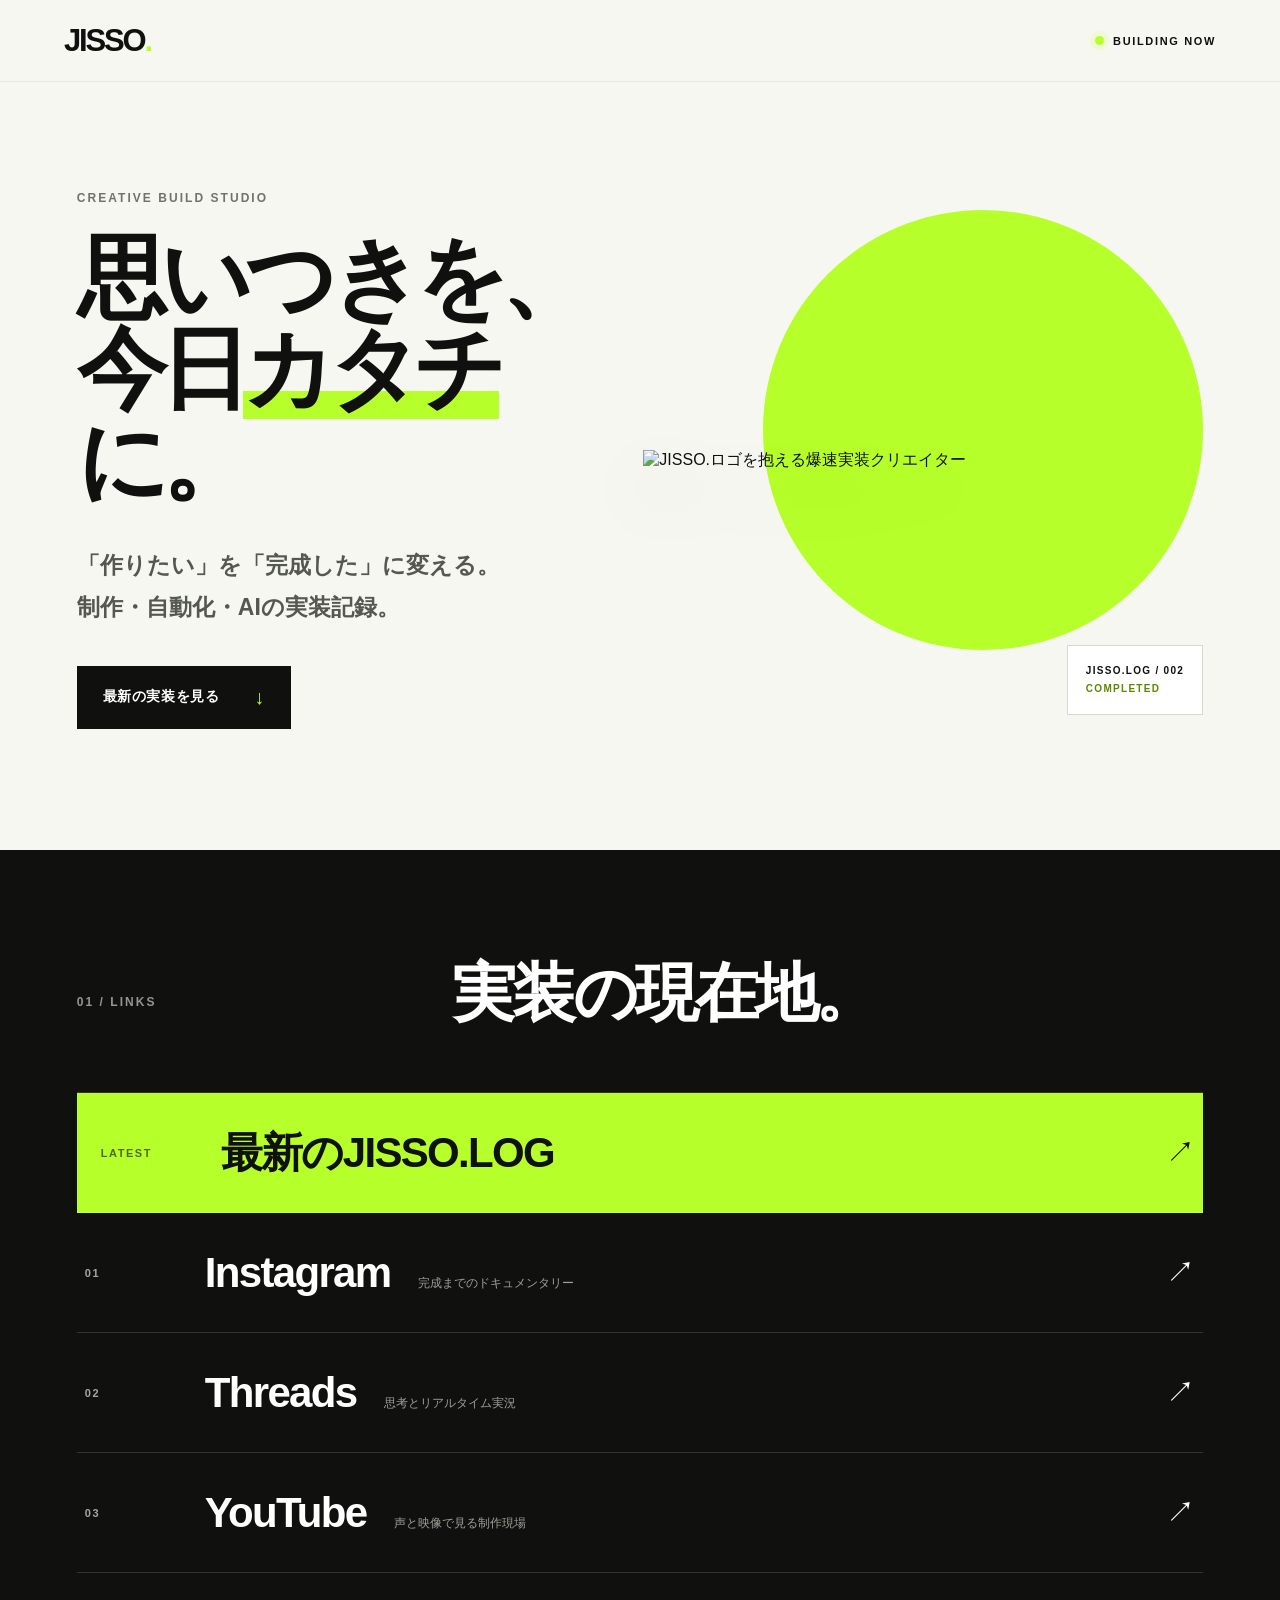
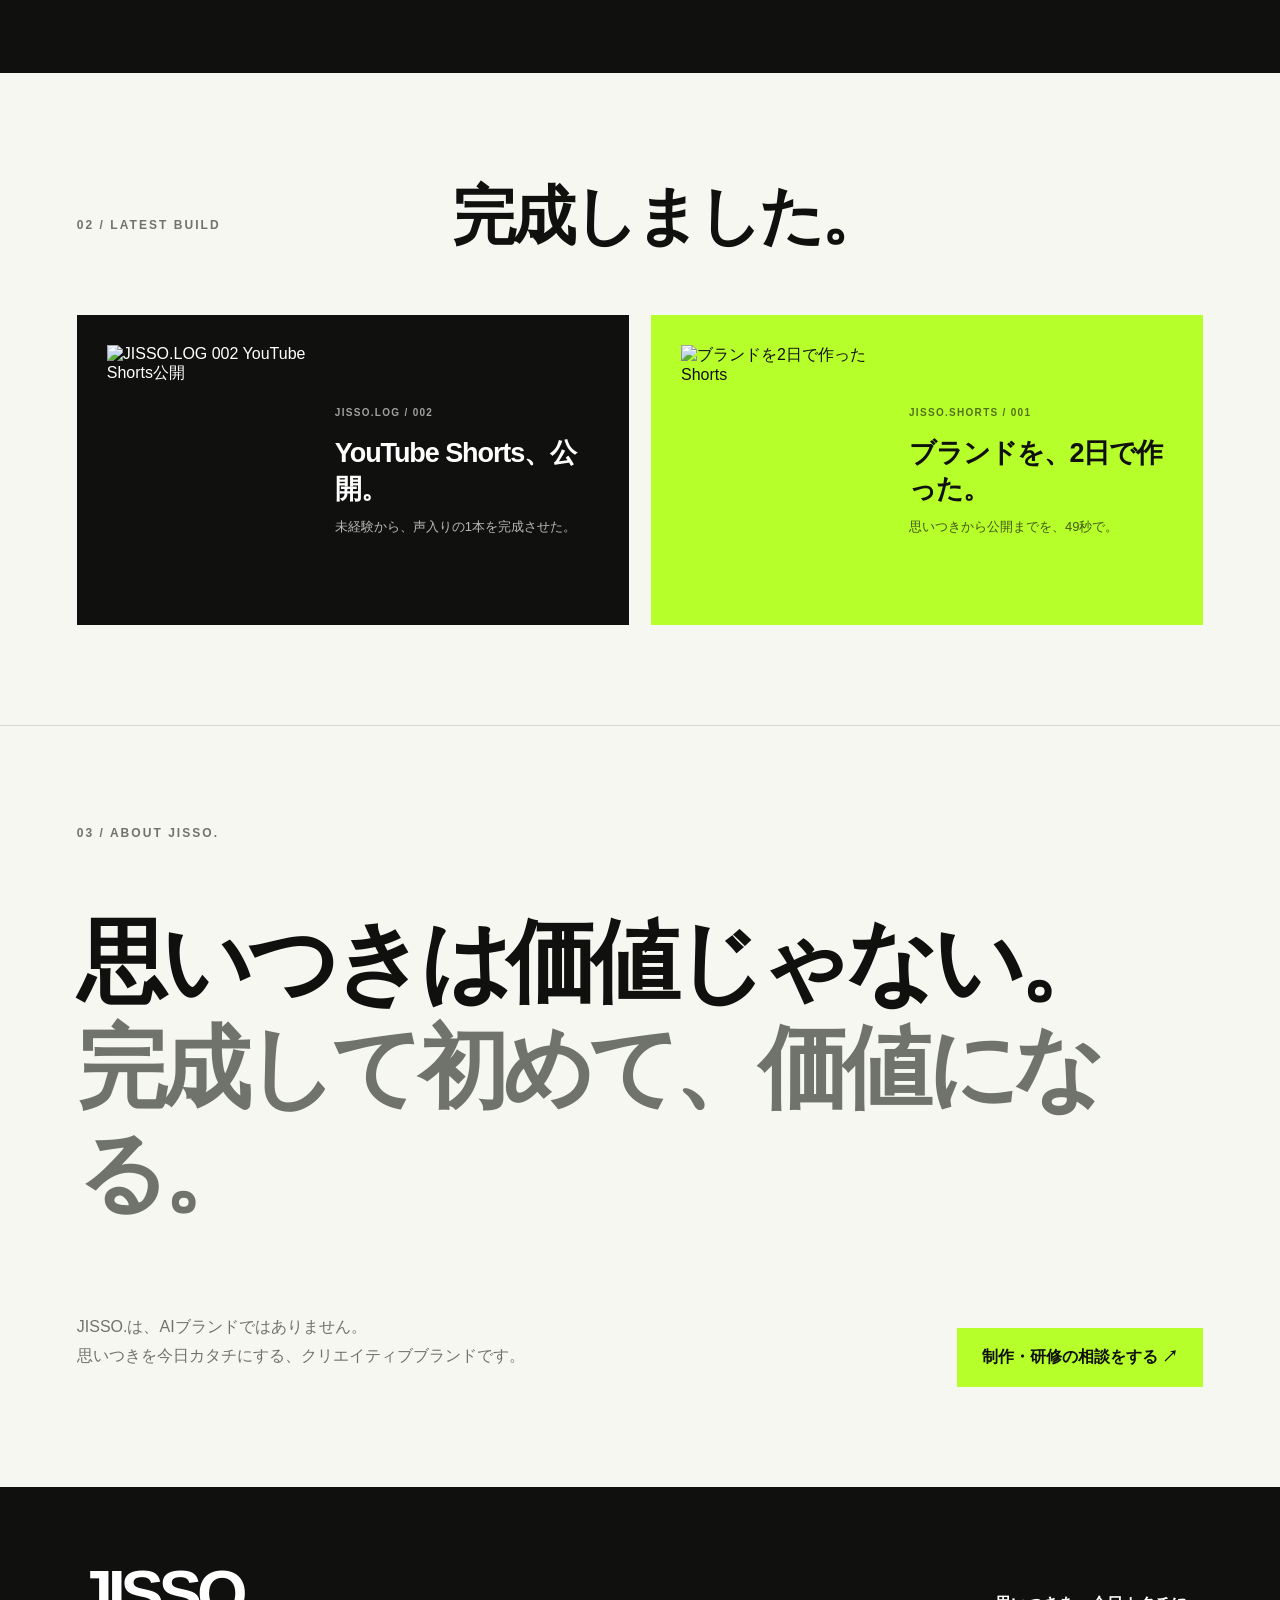
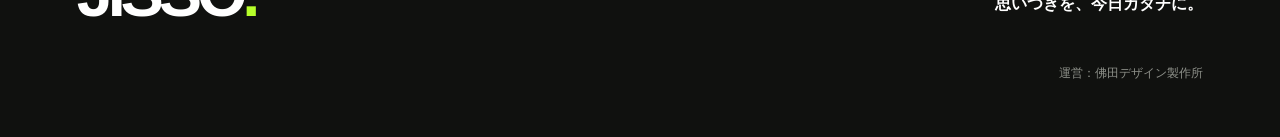
==== index.html @ be57bf33 "Publish JISSO. link page" ====
<!doctype html>
<html lang="ja">
<head>
  <meta charset="utf-8">
  <meta name="viewport" content="width=device-width,initial-scale=1,viewport-fit=cover">
  <meta name="theme-color" content="#10110f">
  <meta name="description" content="JISSO.｜思いつきを、今日カタチに。制作・自動化・AIの実装記録。">
  <title>JISSO.｜思いつきを、今日カタチに。</title>
  <link rel="icon" href="assets/jisso-icon.svg">
  <link rel="stylesheet" href="style.css">
  <link rel="stylesheet" href="mobile-fixes.css">
</head>
<body>
  <header class="nav">
    <a class="brand" href="#top" aria-label="JISSO. トップ">JISSO<span>.</span></a>
    <div class="status"><i></i>BUILDING NOW</div>
  </header>

  <main id="top">
    <section class="hero">
      <div class="hero-copy">
        <p class="eyebrow">CREATIVE BUILD STUDIO</p>
        <h1>思いつきを、<br>今日<span>カタチ</span>に。</h1>
        <p class="lead">「作りたい」を「完成した」に変える。<br>制作・自動化・AIの実装記録。</p>
        <a class="primary" href="#links">最新の実装を見る <b>↓</b></a>
      </div>
      <div class="hero-visual">
        <div class="lime-disc"></div>
        <img src="assets/jisso-creator.png" alt="JISSO.ロゴを抱える爆速実装クリエイター">
        <div class="build-tag">JISSO.LOG / 002<br><strong>COMPLETED</strong></div>
      </div>
    </section>

    <section class="links" id="links">
      <div class="section-head">
        <p>01 / LINKS</p>
        <h2>実装の現在地。</h2>
      </div>
      <div class="link-list">
        <a data-link="latestLog" class="link-card featured" href="#">
          <span class="index">LATEST</span><span class="title">最新のJISSO.LOG</span><span class="arrow">↗</span>
        </a>
        <a data-link="instagram" class="link-card" href="#">
          <span class="index">01</span><span class="title">Instagram <small>完成までのドキュメンタリー</small></span><span class="arrow">↗</span>
        </a>
        <a data-link="threads" class="link-card" href="#">
          <span class="index">02</span><span class="title">Threads <small>思考とリアルタイム実況</small></span><span class="arrow">↗</span>
        </a>
        <a data-link="youtube" class="link-card" href="#">
          <span class="index">03</span><span class="title">YouTube <small>声と映像で見る制作現場</small></span><span class="arrow">↗</span>
        </a>
      </div>
    </section>

    <section class="latest">
      <div class="section-head">
        <p>02 / LATEST BUILD</p>
        <h2>完成しました。</h2>
      </div>
      <div class="build-grid">
        <article class="build-card black">
          <img src="assets/latest-log.png" alt="JISSO.LOG 002 YouTube Shorts公開">
          <div><span>JISSO.LOG / 002</span><h3>YouTube Shorts、公開。</h3><p>未経験から、声入りの1本を完成させた。</p></div>
        </article>
        <article class="build-card lime">
          <img src="assets/shorts-cover.png" alt="ブランドを2日で作った Shorts">
          <div><span>JISSO.SHORTS / 001</span><h3>ブランドを、2日で作った。</h3><p>思いつきから公開までを、49秒で。</p></div>
        </article>
      </div>
    </section>

    <section class="about">
      <p class="eyebrow">03 / ABOUT JISSO.</p>
      <blockquote>思いつきは価値じゃない。<br><span>完成して初めて、価値になる。</span></blockquote>
      <div class="about-foot">
        <p>JISSO.は、AIブランドではありません。<br>思いつきを今日カタチにする、クリエイティブブランドです。</p>
        <a data-link="contact" href="#">制作・研修の相談をする ↗</a>
      </div>
    </section>
  </main>

  <footer>
    <div class="footer-logo">JISSO<span>.</span></div>
    <p>思いつきを、今日カタチに。</p>
    <a data-link="operator" href="#">運営：佛田デザイン製作所</a>
  </footer>
  <script src="config.js"></script>
  <script src="script.js"></script>
</body>
</html>
---- style.css ----
:root{--ink:#10110f;--lime:#b7ff2a;--paper:#f7f7f2;--gray:#70736c;--line:#d7d8d1}*{box-sizing:border-box}html{scroll-behavior:smooth}body{margin:0;background:var(--paper);color:var(--ink);font-family:Inter,"Noto Sans JP",Arial,sans-serif;-webkit-font-smoothing:antialiased}.nav{position:fixed;z-index:20;top:0;left:0;right:0;height:82px;padding:0 clamp(24px,5vw,72px);display:flex;align-items:center;justify-content:space-between;background:#f7f7f2e8;backdrop-filter:blur(14px);border-bottom:1px solid #10110f12}.brand{text-decoration:none;color:var(--ink);font-size:31px;font-weight:900;letter-spacing:-.07em}.brand span,.footer-logo span{color:var(--lime)}.status{font-size:11px;font-weight:800;letter-spacing:.15em;display:flex;align-items:center;gap:9px}.status i{width:9px;height:9px;background:var(--lime);border-radius:50%;box-shadow:0 0 0 5px #b7ff2a24;animation:pulse 2s infinite}@keyframes pulse{50%{box-shadow:0 0 0 9px #b7ff2a00}}main{max-width:1440px;margin:auto}.hero{min-height:850px;padding:145px clamp(24px,6vw,92px) 75px;display:grid;grid-template-columns:1.05fr .95fr;align-items:center;gap:30px}.eyebrow,.section-head>p{font-size:12px;font-weight:850;letter-spacing:.17em;color:var(--gray);margin:0 0 28px}.hero h1{font-size:clamp(58px,7vw,104px);line-height:1.02;letter-spacing:-.075em;margin:0}.hero h1 span{background:linear-gradient(transparent 72%,var(--lime) 0)}.lead{font-size:clamp(17px,2vw,23px);font-weight:600;line-height:1.8;color:#555850;margin:38px 0}.primary{display:inline-flex;align-items:center;gap:35px;background:var(--ink);color:#fff;text-decoration:none;padding:20px 26px;font-size:14px;font-weight:800;letter-spacing:.04em}.primary b{color:var(--lime);font-size:20px}.hero-visual{position:relative;min-height:590px;display:grid;place-items:center}.hero-visual img{position:relative;z-index:2;width:min(670px,115%);filter:drop-shadow(0 30px 30px #10110f20)}.lime-disc{position:absolute;width:440px;height:440px;border-radius:50%;background:var(--lime);right:0;top:45px}.build-tag{position:absolute;z-index:3;right:0;bottom:40px;background:#fff;border:1px solid var(--line);padding:16px 18px;font-size:10px;font-weight:800;letter-spacing:.13em;line-height:1.8}.build-tag strong{color:#5f8700}.links,.latest,.about{padding:100px clamp(24px,6vw,92px)}.links{background:var(--ink);color:#fff}.section-head{display:grid;grid-template-columns:1fr 2fr;align-items:end;margin-bottom:55px}.section-head h2{font-size:clamp(40px,5vw,68px);letter-spacing:-.06em;margin:0}.links .section-head p{color:#94978f}.link-list{border-top:1px solid #ffffff25}.link-card{min-height:120px;display:grid;grid-template-columns:120px 1fr auto;align-items:center;color:#fff;text-decoration:none;border-bottom:1px solid #ffffff25;padding:15px 8px;transition:.25s}.link-card:hover{padding-left:22px;background:#ffffff08}.link-card.featured{color:var(--ink);background:var(--lime);padding-left:24px}.link-card .index{font-size:11px;font-weight:800;letter-spacing:.14em;opacity:.62}.link-card .title{font-size:clamp(24px,4vw,42px);font-weight:800;letter-spacing:-.04em}.link-card small{font-size:12px;font-weight:500;color:#9da097;margin-left:18px;letter-spacing:0}.featured small{color:#465020}.arrow{font-size:29px}.link-card.disabled{opacity:.48;cursor:default}.link-card.disabled .arrow{font-size:11px}.build-grid{display:grid;grid-template-columns:1fr 1fr;gap:22px}.build-card{padding:30px;display:grid;grid-template-columns:200px 1fr;gap:28px;align-items:center}.build-card.black{background:var(--ink);color:#fff}.build-card.lime{background:var(--lime)}.build-card img{width:200px;aspect-ratio:4/5;object-fit:cover}.build-card span{font-size:10px;font-weight:800;letter-spacing:.13em;opacity:.6}.build-card h3{font-size:27px;letter-spacing:-.04em;margin:15px 0 9px}.build-card p{font-size:13px;line-height:1.65;opacity:.7;margin:0}.about{border-top:1px solid var(--line)}blockquote{font-size:clamp(42px,7vw,92px);font-weight:850;line-height:1.18;letter-spacing:-.065em;margin:70px 0}blockquote span{color:var(--gray)}.about-foot{display:grid;grid-template-columns:1fr 1fr;gap:50px;align-items:end}.about-foot p{color:var(--gray);line-height:1.8}.about-foot a{justify-self:end;background:var(--lime);color:var(--ink);text-decoration:none;font-weight:800;padding:19px 25px}footer{background:var(--ink);color:#fff;min-height:250px;padding:55px clamp(24px,6vw,92px);display:grid;grid-template-columns:1fr 1fr;align-items:end;gap:20px}.footer-logo{font-size:65px;font-weight:900;letter-spacing:-.08em}footer p{justify-self:end;font-weight:700}footer a{color:#8e918a;text-decoration:none;font-size:12px;grid-column:2;justify-self:end}@media(max-width:800px){.nav{height:68px}.hero{display:flex;flex-direction:column;padding-top:120px;overflow:hidden}.hero-copy{width:100%}.hero-visual{min-height:400px;width:100%}.hero-visual img{width:118%;max-width:none}.lime-disc{width:290px;height:290px;right:-25px}.build-tag{bottom:5px}.section-head{display:block}.section-head h2{margin-top:15px}.link-card{grid-template-columns:48px 1fr auto;min-height:100px}.link-card small{display:block;margin:6px 0 0}.build-grid{grid-template-columns:1fr}.build-card{grid-template-columns:115px 1fr;padding:20px}.build-card img{width:115px}.about-foot{grid-template-columns:1fr}.about-foot a{justify-self:start}.links,.latest,.about{padding-top:75px;padding-bottom:75px}footer{grid-template-columns:1fr}footer p,footer a{justify-self:start;grid-column:auto}}
---- mobile-fixes.css ----
html,body{overflow-x:hidden}
@media(max-width:800px){
  .status{display:none}
  .hero-visual img{width:112%}
  .build-tag{right:10px}
}
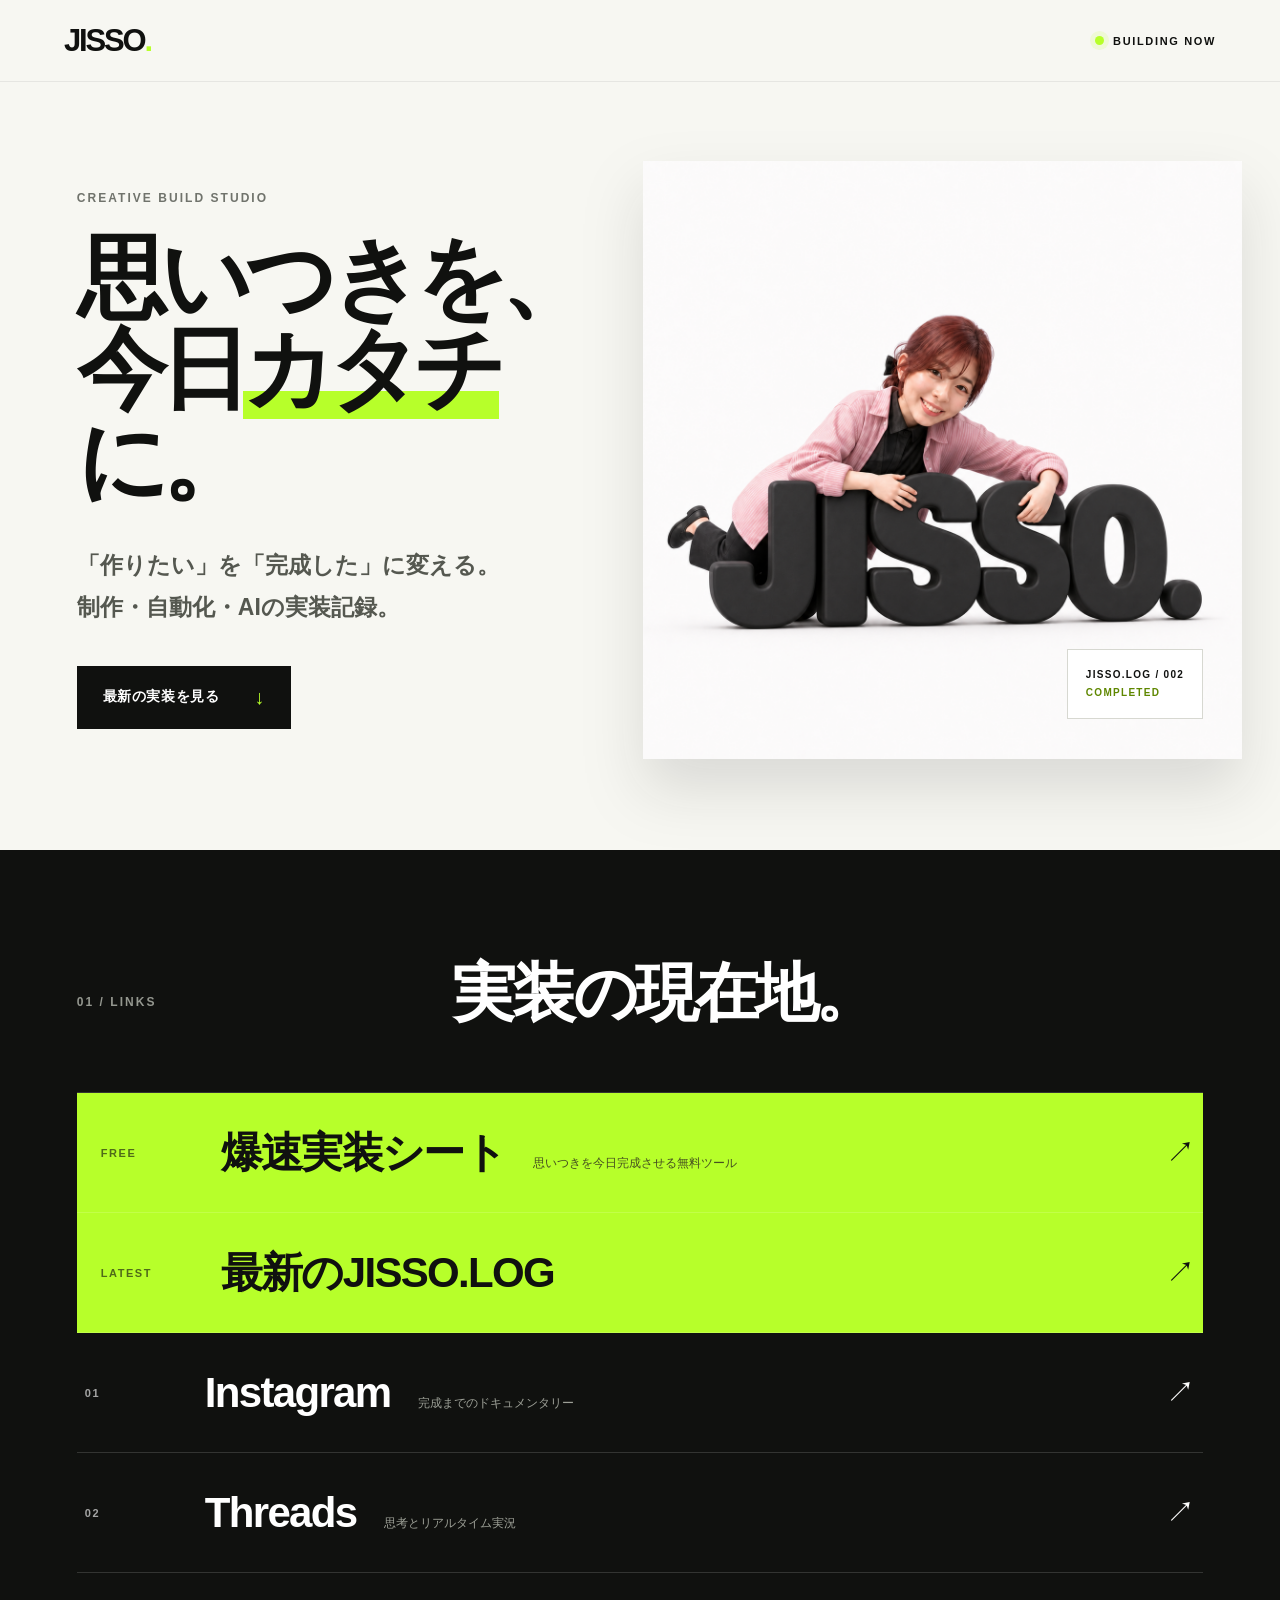
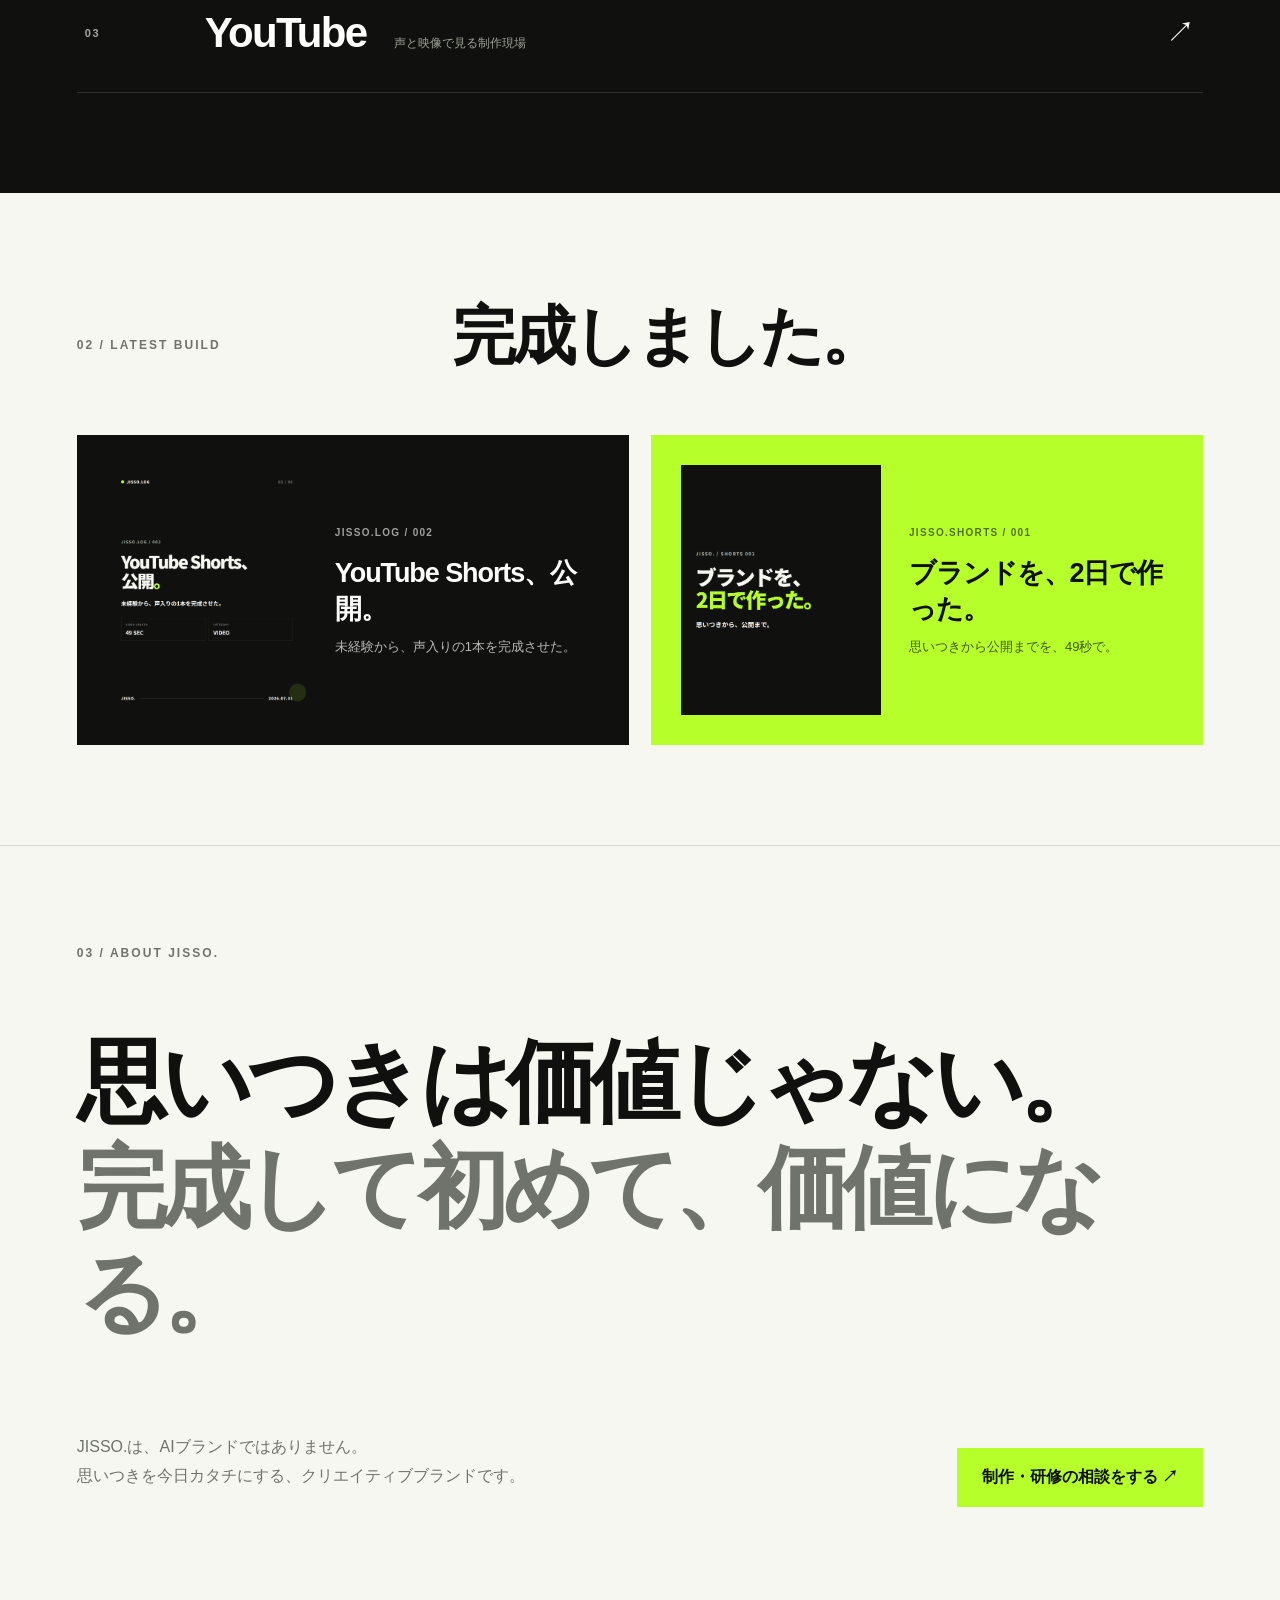
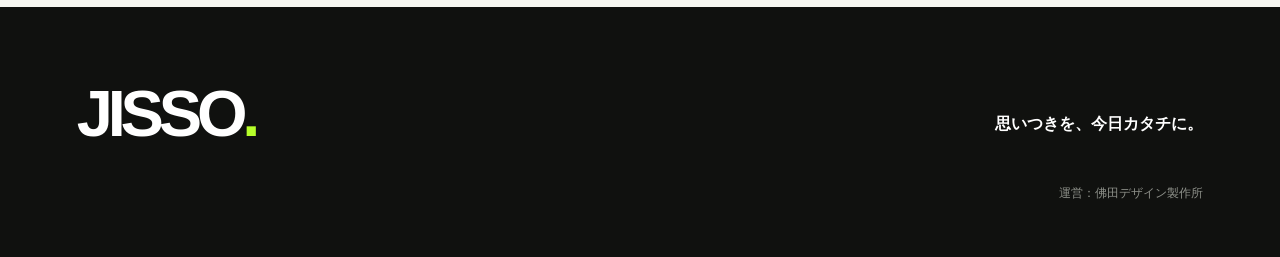
==== commit 9989e69b: "Add free Bakusoku Sheet link" ====
--- a/index.html
+++ b/index.html
@@ -37,6 +37,9 @@
         <h2>実装の現在地。</h2>
       </div>
       <div class="link-list">
+        <a class="link-card featured" href="free/bakusoku-sheet/">
+          <span class="index">FREE</span><span class="title">爆速実装シート <small>思いつきを今日完成させる無料ツール</small></span><span class="arrow">↗</span>
+        </a>
         <a data-link="latestLog" class="link-card featured" href="#">
           <span class="index">LATEST</span><span class="title">最新のJISSO.LOG</span><span class="arrow">↗</span>
         </a>
